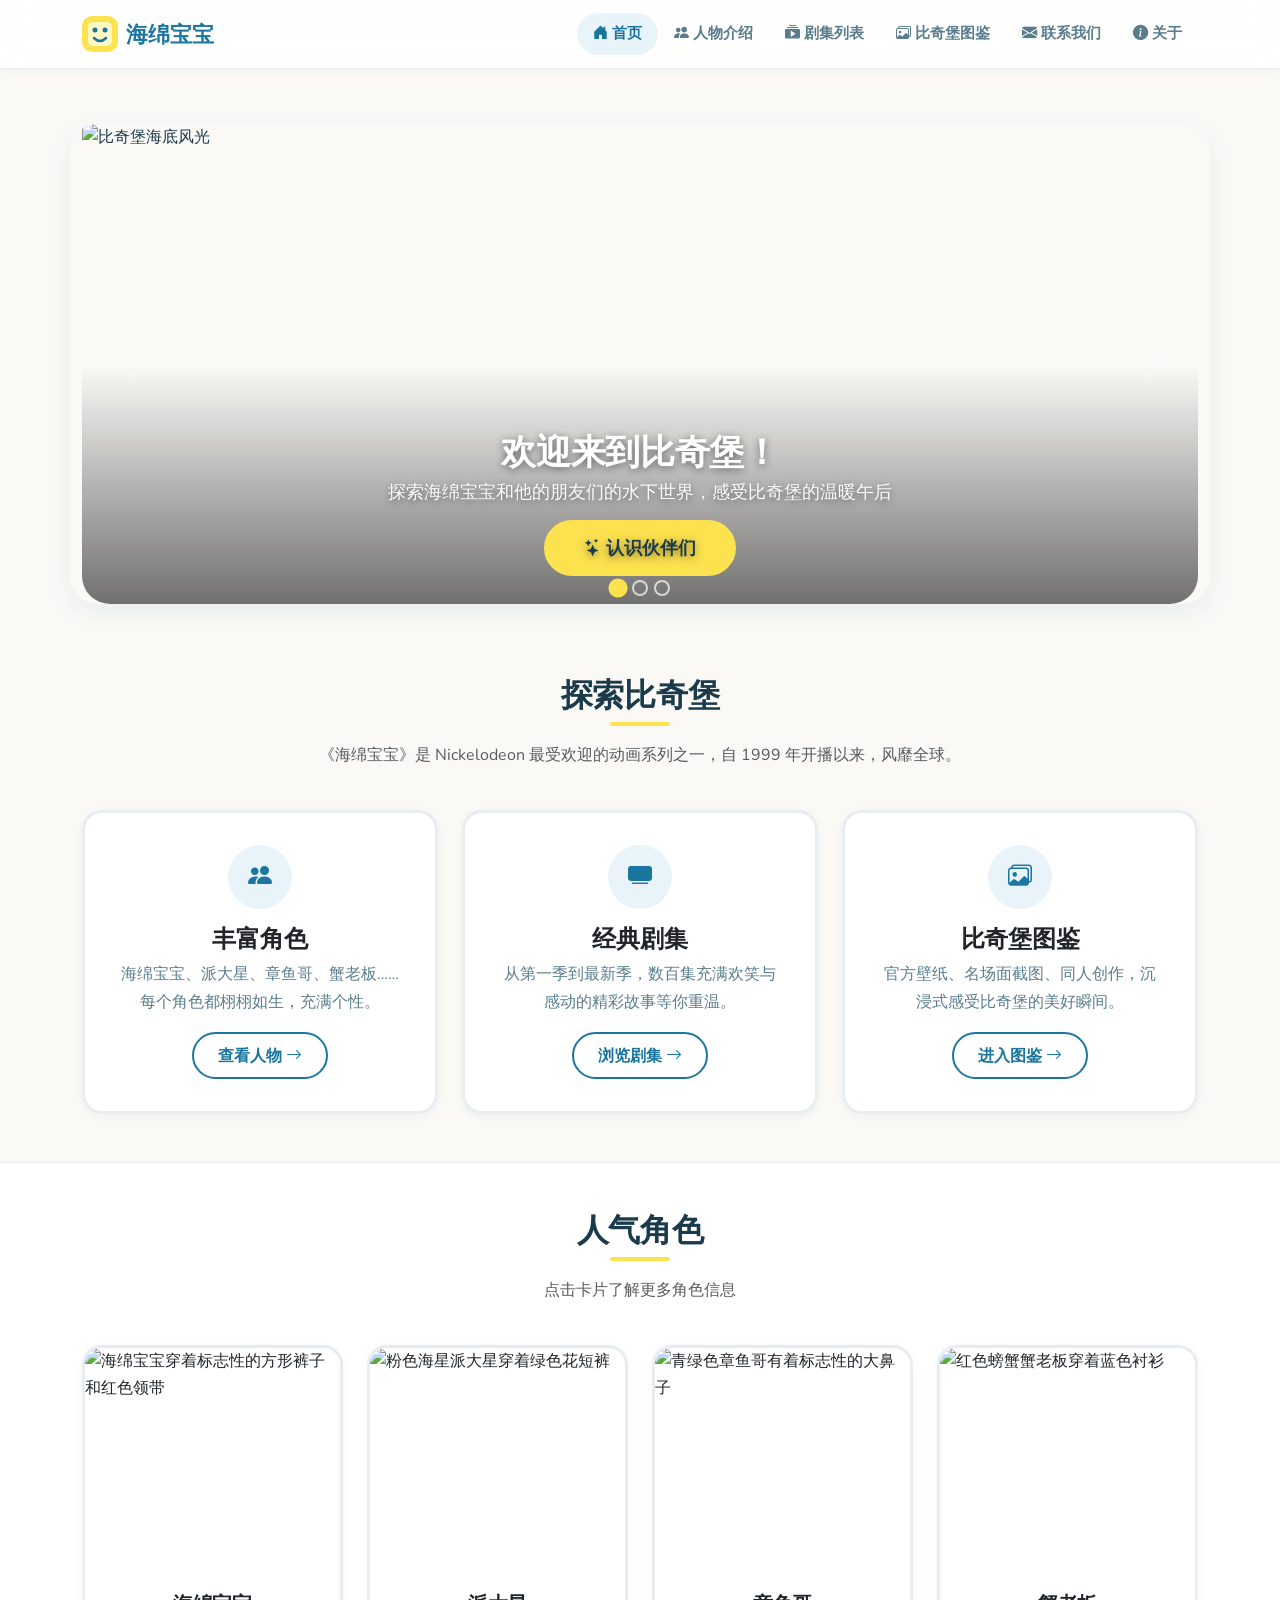
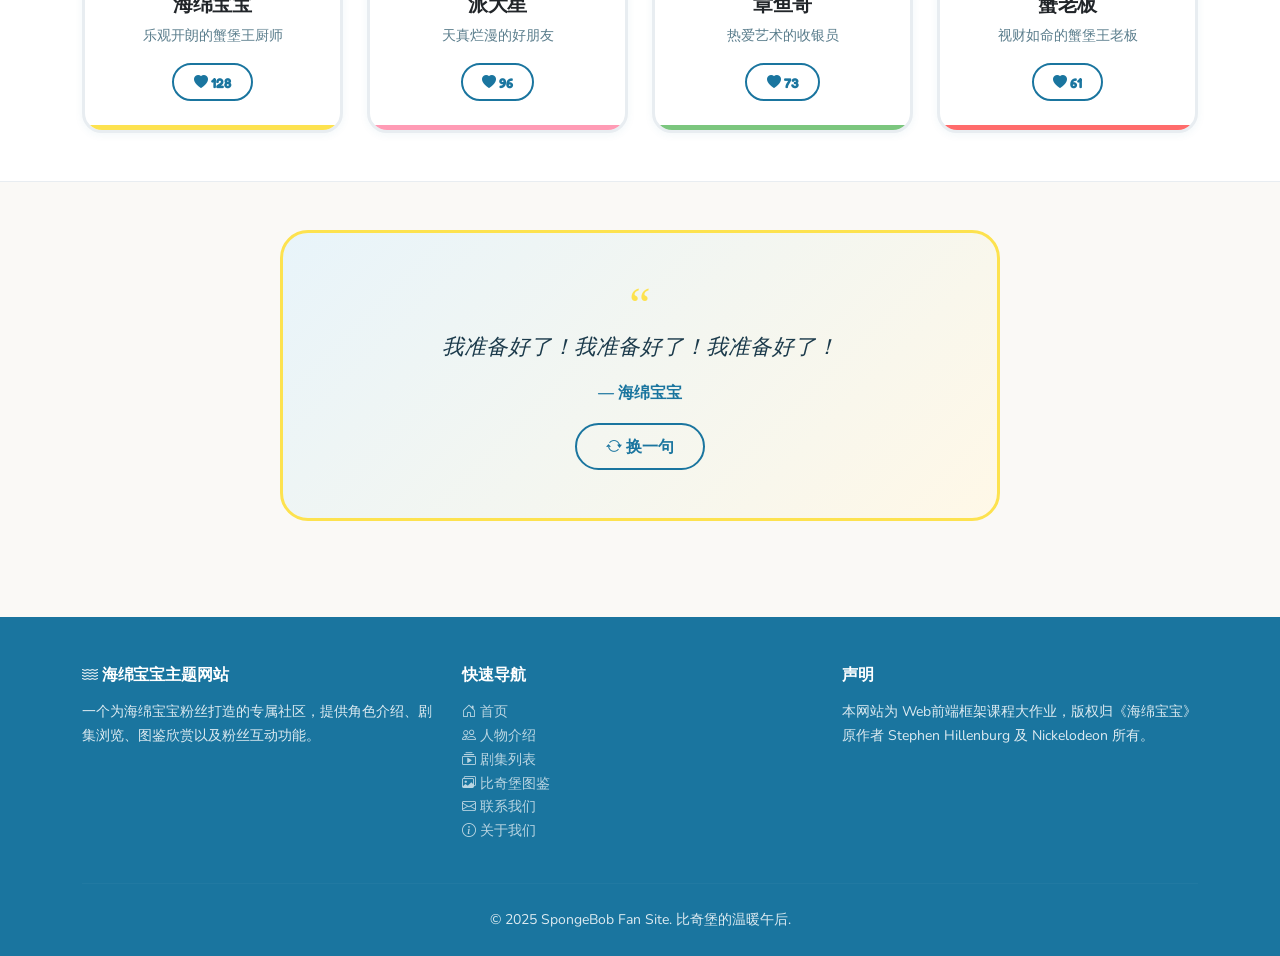
==== index.html @ 5680fe1d "firt commit" ====
<!DOCTYPE html>
<html lang="zh-CN">
<head>
  <meta charset="UTF-8">
  <meta name="viewport" content="width=device-width, initial-scale=1.0">
  <title>海绵宝宝主题网站 - 首页</title>
  <meta name="description" content="海绵宝宝粉丝专属网站，提供角色介绍、剧集浏览和图鉴欣赏。欢迎来到比奇堡！">
  <link href="https://cdn.jsdelivr.net/npm/bootstrap@5.3.3/dist/css/bootstrap.min.css" rel="stylesheet">
  <link href="https://cdn.jsdelivr.net/npm/bootstrap-icons@1.11.3/font/bootstrap-icons.css" rel="stylesheet">
  <link href="https://fonts.googleapis.com/css2?family=Fredoka:wght@400;500;600;700&family=Nunito:wght@300;400;500;600;700;800&display=swap" rel="stylesheet">
  <link rel="stylesheet" href="css/style.css">
</head>
<body>

  <a href="#mainContent" class="skip-link">跳到主要内容</a>

  <!-- ========== 导航栏 ========== -->
  <nav class="navbar navbar-expand-lg navbar-light fixed-top" aria-label="主导航">
    <div class="container">
      <a class="navbar-brand" href="index.html">
        <svg class="brand-icon" viewBox="0 0 36 36" fill="none" aria-hidden="true">
          <rect width="36" height="36" rx="10" fill="#FDE24F"/>
          <rect x="6" y="6" width="24" height="24" rx="5" fill="#FFF8C4"/>
          <circle cx="13" cy="14" r="2.5" fill="#1A759F"/>
          <circle cx="23" cy="14" r="2.5" fill="#1A759F"/>
          <path d="M12 22 Q18 28 24 22" stroke="#1A759F" stroke-width="2.5" fill="none" stroke-linecap="round"/>
        </svg>
        海绵宝宝
      </a>
      <button class="navbar-toggler" type="button" data-bs-toggle="collapse" data-bs-target="#mainNav"
              aria-controls="mainNav" aria-expanded="false" aria-label="切换导航菜单">
        <span class="navbar-toggler-icon"></span>
      </button>
      <div class="collapse navbar-collapse" id="mainNav">
        <ul class="navbar-nav ms-auto">
          <li class="nav-item"><a class="nav-link active" href="index.html" aria-current="page"><i class="bi bi-house-door-fill" aria-hidden="true"></i> 首页</a></li>
          <li class="nav-item"><a class="nav-link" href="characters.html"><i class="bi bi-people-fill" aria-hidden="true"></i> 人物介绍</a></li>
          <li class="nav-item"><a class="nav-link" href="episodes.html"><i class="bi bi-collection-play-fill" aria-hidden="true"></i> 剧集列表</a></li>
          <li class="nav-item"><a class="nav-link" href="gallery.html"><i class="bi bi-images" aria-hidden="true"></i> 比奇堡图鉴</a></li>
          <li class="nav-item"><a class="nav-link" href="contact.html"><i class="bi bi-envelope-fill" aria-hidden="true"></i> 联系我们</a></li>
          <li class="nav-item"><a class="nav-link" href="about.html"><i class="bi bi-info-circle-fill" aria-hidden="true"></i> 关于</a></li>
        </ul>
      </div>
    </div>
  </nav>

  <main id="mainContent" style="padding-top: 76px;">

    <!-- ========== 轮播 ========== -->
    <section aria-label="精选轮播" class="pt-4 pt-md-5 pb-3 pb-md-4">
      <div id="heroCarousel" class="carousel slide carousel-fade container" data-bs-ride="carousel">
        <div class="carousel-indicators">
          <button data-bs-target="#heroCarousel" data-bs-slide-to="0" class="active" aria-current="true" aria-label="幻灯片 1"></button>
          <button data-bs-target="#heroCarousel" data-bs-slide-to="1" aria-label="幻灯片 2"></button>
          <button data-bs-target="#heroCarousel" data-bs-slide-to="2" aria-label="幻灯片 3"></button>
        </div>
        <div class="carousel-inner">
          <div class="carousel-item active">
            <img src="https://placehold.co/1920x600/1A759F/FDE24F?text=Welcome+to+Bikini+Bottom" class="d-block w-100" alt="比奇堡海底风光">
            <div class="carousel-caption">
              <h2>欢迎来到比奇堡！</h2>
              <p>探索海绵宝宝和他的朋友们的水下世界，感受比奇堡的温暖午后</p>
              <a href="characters.html" class="btn btn-warning btn-lg fw-bold"><i class="bi bi-stars" aria-hidden="true"></i> 认识伙伴们</a>
            </div>
          </div>
          <div class="carousel-item">
            <img src="https://placehold.co/1920x600/135D7F/FDE24F?text=Meet+the+Crew" class="d-block w-100" alt="海绵宝宝和他的好朋友们">
            <div class="carousel-caption">
              <h2>个性的角色们</h2>
              <p>海绵宝宝、派大星、章鱼哥……每个角色都有独特的魅力和故事</p>
              <a href="characters.html" class="btn btn-warning btn-lg fw-bold"><i class="bi bi-eye-fill" aria-hidden="true"></i> 了解更多</a>
            </div>
          </div>
          <div class="carousel-item">
            <img src="https://placehold.co/1920x600/0D4A63/FDE24F?text=Classic+Episodes" class="d-block w-100" alt="经典剧集合集">
            <div class="carousel-caption">
              <h2>经典剧集回顾</h2>
              <p>数百集充满欢笑与感动的精彩故事，等你来发现</p>
              <a href="episodes.html" class="btn btn-warning btn-lg fw-bold"><i class="bi bi-tv-fill" aria-hidden="true"></i> 浏览剧集</a>
            </div>
          </div>
        </div>
        <button class="carousel-control-prev" type="button" data-bs-target="#heroCarousel" data-bs-slide="prev" aria-label="上一张">
          <span class="carousel-control-prev-icon" aria-hidden="true"></span>
        </button>
        <button class="carousel-control-next" type="button" data-bs-target="#heroCarousel" data-bs-slide="next" aria-label="下一张">
          <span class="carousel-control-next-icon" aria-hidden="true"></span>
        </button>
      </div>
    </section>

    <!-- ========== 特色介绍区 ========== -->
    <section class="container py-5" aria-labelledby="featuresTitle">
      <div class="section-title">
        <h3 id="featuresTitle">探索比奇堡</h3>
        <p class="text-muted mt-2">《海绵宝宝》是 Nickelodeon 最受欢迎的动画系列之一，自 1999 年开播以来，风靡全球。</p>
      </div>
      <div class="row g-4">
        <div class="col-md-4">
          <article class="card feature-card h-100">
            <div class="card-body">
              <div class="feature-icon" aria-hidden="true">
                <i class="bi bi-people-fill fs-4"></i>
              </div>
              <h4 class="card-title">丰富角色</h4>
              <p class="card-text">海绵宝宝、派大星、章鱼哥、蟹老板……每个角色都栩栩如生，充满个性。</p>
              <a href="characters.html" class="btn btn-outline-primary rounded-pill px-4">查看人物 <i class="bi bi-arrow-right" aria-hidden="true"></i></a>
            </div>
          </article>
        </div>
        <div class="col-md-4">
          <article class="card feature-card h-100">
            <div class="card-body">
              <div class="feature-icon" aria-hidden="true">
                <i class="bi bi-tv-fill fs-4"></i>
              </div>
              <h4 class="card-title">经典剧集</h4>
              <p class="card-text">从第一季到最新季，数百集充满欢笑与感动的精彩故事等你重温。</p>
              <a href="episodes.html" class="btn btn-outline-primary rounded-pill px-4">浏览剧集 <i class="bi bi-arrow-right" aria-hidden="true"></i></a>
            </div>
          </article>
        </div>
        <div class="col-md-4">
          <article class="card feature-card h-100">
            <div class="card-body">
              <div class="feature-icon" aria-hidden="true">
                <i class="bi bi-images fs-4"></i>
              </div>
              <h4 class="card-title">比奇堡图鉴</h4>
              <p class="card-text">官方壁纸、名场面截图、同人创作，沉浸式感受比奇堡的美好瞬间。</p>
              <a href="gallery.html" class="btn btn-outline-primary rounded-pill px-4">进入图鉴 <i class="bi bi-arrow-right" aria-hidden="true"></i></a>
            </div>
          </article>
        </div>
      </div>
    </section>

    <!-- ========== 热门角色预览区 ========== -->
    <section class="section-alt" aria-labelledby="popularCharacters">
    <div class="container py-5">
      <div class="section-title">
        <h3 id="popularCharacters">人气角色</h3>
        <p class="text-muted mt-2">点击卡片了解更多角色信息</p>
      </div>
      <div class="row g-4">
        <div class="col-6 col-md-3">
          <article class="card character-card h-100" tabindex="0" aria-label="海绵宝宝 — 乐观开朗的蟹堡王厨师"
                   onclick="location.href='characters.html'">
            <img src="https://placehold.co/400x400/FDE24F/1A759F?text=SpongeBob" class="card-img-top" alt="海绵宝宝穿着标志性的方形裤子和红色领带">
            <div class="card-body text-center">
              <h5 class="card-title">海绵宝宝</h5>
              <p class="card-text small">乐观开朗的蟹堡王厨师</p>
              <button class="btn btn-sm btn-outline-primary rounded-pill" data-like-btn>
                <i class="bi bi-heart-fill" aria-hidden="true"></i> <span data-like-count>128</span>
              </button>
            </div>
            <div class="character-color-bar" style="background:var(--pineapple-yellow);"></div>
          </article>
        </div>
        <div class="col-6 col-md-3">
          <article class="card character-card h-100" tabindex="0" aria-label="派大星 — 天真烂漫的好朋友"
                   onclick="location.href='characters.html'">
            <img src="https://placehold.co/400x400/FF9BB5/ffffff?text=Patrick" class="card-img-top" alt="粉色海星派大星穿着绿色花短裤">
            <div class="card-body text-center">
              <h5 class="card-title">派大星</h5>
              <p class="card-text small">天真烂漫的好朋友</p>
              <button class="btn btn-sm btn-outline-primary rounded-pill" data-like-btn>
                <i class="bi bi-heart-fill" aria-hidden="true"></i> <span data-like-count>96</span>
              </button>
            </div>
            <div class="character-color-bar" style="background:#FF9BB5;"></div>
          </article>
        </div>
        <div class="col-6 col-md-3">
          <article class="card character-card h-100" tabindex="0" aria-label="章鱼哥 — 热爱艺术的收银员"
                   onclick="location.href='characters.html'">
            <img src="https://placehold.co/400x400/7BC67E/ffffff?text=Squidward" class="card-img-top" alt="青绿色章鱼哥有着标志性的大鼻子">
            <div class="card-body text-center">
              <h5 class="card-title">章鱼哥</h5>
              <p class="card-text small">热爱艺术的收银员</p>
              <button class="btn btn-sm btn-outline-primary rounded-pill" data-like-btn>
                <i class="bi bi-heart-fill" aria-hidden="true"></i> <span data-like-count>73</span>
              </button>
            </div>
            <div class="character-color-bar" style="background:#7BC67E;"></div>
          </article>
        </div>
        <div class="col-6 col-md-3">
          <article class="card character-card h-100" tabindex="0" aria-label="蟹老板 — 视财如命的蟹堡王老板"
                   onclick="location.href='characters.html'">
            <img src="https://placehold.co/400x400/FF6B6B/ffffff?text=Mr+Krabs" class="card-img-top" alt="红色螃蟹蟹老板穿着蓝色衬衫">
            <div class="card-body text-center">
              <h5 class="card-title">蟹老板</h5>
              <p class="card-text small">视财如命的蟹堡王老板</p>
              <button class="btn btn-sm btn-outline-primary rounded-pill" data-like-btn>
                <i class="bi bi-heart-fill" aria-hidden="true"></i> <span data-like-count>61</span>
              </button>
            </div>
            <div class="character-color-bar" style="background:#FF6B6B;"></div>
          </article>
        </div>
      </div>
      </div>
    </section>

    <!-- ========== 每日一言模块 ========== -->
    <section class="container py-5" aria-labelledby="dailyQuoteTitle">
      <div class="daily-quote-card p-4 p-md-5 text-center mx-auto" style="max-width: 720px;">
        <div class="quote-mark" aria-hidden="true">&ldquo;</div>
        <p class="quote-text mb-3" id="quoteText" style="transition: opacity 0.2s ease-out;">我准备好了！我准备好了！我准备好了！</p>
        <p class="fw-bold mb-3" id="quoteFrom" style="color:var(--ocean-blue); transition: opacity 0.2s ease-out;">— 海绵宝宝</p>
        <button id="refreshQuoteBtn" class="btn btn-outline-primary rounded-pill">
          <i class="bi bi-arrow-repeat" aria-hidden="true"></i> 换一句
        </button>
      </div>
    </section>

  </main>

  <!-- ========== 页脚 ========== -->
  <footer class="footer pt-5 pb-4 mt-5" aria-label="页脚导航">
    <div class="container">
      <div class="row g-4">
        <div class="col-md-4">
          <h6><i class="bi bi-water" aria-hidden="true"></i> 海绵宝宝主题网站</h6>
          <p class="small">一个为海绵宝宝粉丝打造的专属社区，提供角色介绍、剧集浏览、图鉴欣赏以及粉丝互动功能。</p>
        </div>
        <div class="col-md-4">
          <h6>快速导航</h6>
          <ul class="list-unstyled small">
            <li><a href="index.html"><i class="bi bi-house-door" aria-hidden="true"></i> 首页</a></li>
            <li><a href="characters.html"><i class="bi bi-people" aria-hidden="true"></i> 人物介绍</a></li>
            <li><a href="episodes.html"><i class="bi bi-collection-play" aria-hidden="true"></i> 剧集列表</a></li>
            <li><a href="gallery.html"><i class="bi bi-images" aria-hidden="true"></i> 比奇堡图鉴</a></li>
            <li><a href="contact.html"><i class="bi bi-envelope" aria-hidden="true"></i> 联系我们</a></li>
            <li><a href="about.html"><i class="bi bi-info-circle" aria-hidden="true"></i> 关于我们</a></li>
          </ul>
        </div>
        <div class="col-md-4">
          <h6>声明</h6>
          <p class="small">本网站为 Web前端框架课程大作业，版权归《海绵宝宝》原作者 Stephen Hillenburg 及 Nickelodeon 所有。</p>
        </div>
      </div>
      <hr class="my-4">
      <p class="text-center small mb-0">&copy; 2025 SpongeBob Fan Site. 比奇堡的温暖午后.</p>
    </div>
  </footer>

  <script src="https://cdn.jsdelivr.net/npm/bootstrap@5.3.3/dist/js/bootstrap.bundle.min.js"></script>
  <script src="js/main.js"></script>
</body>
</html>
---- css/style.css ----
/* ============================================================
   SpongeBob Fan Site — 设计系统
   配色: Ocean Blue #1A759F | Pineapple Yellow #FDE24F
         Sand White #FAF9F6   | Coral Pink #FF8C61
   风格: Claymorphism (软 3D, 大圆角, 双阴影)
   ============================================================ */

/* ---------- CSS 自定义属性 ---------- */
:root {
  --ocean-blue: #1A759F;
  --ocean-blue-dark: #135D7F;
  --ocean-blue-light: #E8F4FA;
  --pineapple-yellow: #FDE24F;
  --pineapple-yellow-dark: #F5D000;
  --sand-white: #FAF9F6;
  --coral-pink: #FF8C61;
  --coral-pink-light: #FFF0EA;
  --text-primary: #1B3A4B;
  --text-secondary: #5A7D8C;
  --text-muted: #8BA0AA;
  --card-bg: #FFFFFF;
  --border-soft: #E8EDF1;
  --shadow-sm: 0 2px 8px rgba(26, 117, 159, 0.06);
  --shadow-md: 0 8px 24px rgba(26, 117, 159, 0.08);
  --shadow-lg: 0 16px 40px rgba(26, 117, 159, 0.10);
  --shadow-inner: inset 0 1px 0 rgba(255, 255, 255, 0.7);
  --radius-sm: 12px;
  --radius-md: 20px;
  --radius-lg: 28px;
  --radius-pill: 50px;
}

/* ---------- 全局重置 ---------- */
*,
*::before,
*::after {
  box-sizing: border-box;
}

html {
  scroll-behavior: smooth;
  scroll-padding-top: 80px;
}

body {
  font-family: 'Nunito', 'Comic Neue', sans-serif;
  background-color: var(--sand-white);
  color: var(--text-primary);
  line-height: 1.7;
  -webkit-font-smoothing: antialiased;
}

h1, h2, h3, h4, h5, h6,
.h1, .h2, .h3, .h4, .h5, .h6 {
  font-family: 'Fredoka', 'Comic Neue', sans-serif;
  font-weight: 700;
  letter-spacing: -0.01em;
  color: var(--text-primary);
}

a {
  color: var(--ocean-blue);
  transition: color 0.2s ease-out;
}
a:hover {
  color: var(--ocean-blue-dark);
}

/* ---------- 跳过导航（无障碍） ---------- */
.skip-link {
  position: absolute;
  top: -100px;
  left: 16px;
  z-index: 9999;
  background: var(--ocean-blue);
  color: #fff;
  padding: 8px 20px;
  border-radius: 0 0 var(--radius-sm) var(--radius-sm);
  font-weight: 600;
  text-decoration: none;
  transition: top 0.2s ease-out;
}
.skip-link:focus {
  top: 0;
  color: #fff;
  outline: 3px solid var(--coral-pink);
  outline-offset: 2px;
}

/* ---------- 导航栏 ---------- */
.navbar {
  background: rgba(255, 255, 255, 0.85) !important;
  backdrop-filter: blur(12px);
  -webkit-backdrop-filter: blur(12px);
  box-shadow: 0 1px 0 var(--border-soft), var(--shadow-sm);
  padding-top: 0.5rem;
  padding-bottom: 0.5rem;
  min-height: 68px;
}

.navbar-brand {
  font-family: 'Fredoka', sans-serif;
  font-weight: 700;
  font-size: 1.35rem;
  color: var(--ocean-blue) !important;
  display: flex;
  align-items: center;
  gap: 8px;
}

.brand-icon {
  width: 36px;
  height: 36px;
}

.navbar-light .navbar-nav .nav-link {
  color: var(--text-secondary);
  font-weight: 600;
  font-size: 0.95rem;
  padding: 0.5rem 1rem;
  border-radius: var(--radius-pill);
  transition: all 0.2s ease-out;
}

.navbar-light .navbar-nav .nav-link:hover,
.navbar-light .navbar-nav .nav-link:focus-visible {
  color: var(--ocean-blue);
  background: var(--ocean-blue-light);
}

.navbar-light .navbar-nav .nav-link.active {
  color: var(--ocean-blue) !important;
  background: var(--ocean-blue-light);
  font-weight: 700;
}

.navbar-toggler {
  border: 2px solid var(--border-soft);
  border-radius: var(--radius-sm);
  padding: 6px 10px;
}
.navbar-toggler:focus {
  box-shadow: 0 0 0 3px rgba(26, 117, 159, 0.25);
  outline: none;
}

/* ---------- 按钮 ---------- */
.btn {
  border-radius: var(--radius-pill);
  padding: 0.6rem 1.8rem;
  font-weight: 700;
  font-family: 'Fredoka', sans-serif;
  transition: all 0.2s ease-out;
  border: 2px solid transparent;
}

.btn:hover {
  transform: translateY(-2px);
}

.btn:active {
  transform: translateY(0);
}

.btn-primary {
  background: var(--ocean-blue);
  border-color: var(--ocean-blue);
}
.btn-primary:hover,
.btn-primary:focus-visible {
  background: var(--ocean-blue-dark);
  border-color: var(--ocean-blue-dark);
  box-shadow: 0 6px 20px rgba(26, 117, 159, 0.3);
}

.btn-warning {
  background: var(--pineapple-yellow);
  border-color: var(--pineapple-yellow);
  color: var(--text-primary);
}
.btn-warning:hover,
.btn-warning:focus-visible {
  background: var(--pineapple-yellow-dark);
  border-color: var(--pineapple-yellow-dark);
  box-shadow: 0 6px 20px rgba(253, 226, 79, 0.5);
  color: var(--text-primary);
}

.btn-outline-primary {
  border-color: var(--ocean-blue);
  color: var(--ocean-blue);
}
.btn-outline-primary:hover {
  background: var(--ocean-blue);
  border-color: var(--ocean-blue);
}

.btn-lg {
  padding: 0.8rem 2.4rem;
  font-size: 1.1rem;
}

.btn-sm {
  padding: 0.4rem 1.2rem;
}

/* ---------- 轮播 ---------- */
.carousel {
  border-radius: var(--radius-lg);
  overflow: hidden;
  box-shadow: var(--shadow-md);
}

.carousel-item img {
  object-fit: cover;
  height: 480px;
}

.carousel-caption {
  background: linear-gradient(0deg, rgba(0,0,0,0.55) 0%, transparent 100%);
  border-radius: 0 0 var(--radius-lg) var(--radius-lg);
  padding: 4rem 2rem 1.75rem;
  left: 0;
  right: 0;
  bottom: 0;
  text-shadow: 0 2px 8px rgba(0,0,0,0.5);
}

.carousel-caption h2 {
  font-size: 2.2rem;
  margin-bottom: 0.35rem;
  color: #fff;
}

.carousel-caption p {
  font-size: 1.1rem;
  margin-bottom: 0.5rem;
  opacity: 0.95;
}

.carousel-caption .btn {
  margin-top: 0.25rem;
}

.carousel-control-prev,
.carousel-control-next {
  width: 10%;
}

.carousel-indicators {
  margin-bottom: 0.5rem;
}

.carousel-indicators [data-bs-target] {
  width: 12px;
  height: 12px;
  border-radius: 50%;
  border: 2px solid #fff;
  background: transparent;
  opacity: 0.7;
  transition: all 0.2s ease-out;
}

.carousel-indicators .active {
  background: var(--pineapple-yellow);
  border-color: var(--pineapple-yellow);
  opacity: 1;
  transform: scale(1.2);
}

/* ---------- Claymorphism 卡片 ---------- */
.card {
  border: 3px solid var(--border-soft);
  border-radius: var(--radius-md);
  background: var(--card-bg);
  box-shadow: var(--shadow-inner), var(--shadow-sm);
  transition: all 0.25s ease-out;
  overflow: hidden;
}

.card:hover {
  transform: translateY(-6px);
  box-shadow: var(--shadow-inner), var(--shadow-md);
  border-color: var(--ocean-blue-light);
}

.card-body {
  padding: 1.5rem;
}

.card-title {
  font-family: 'Fredoka', sans-serif;
  font-weight: 700;
}

.card-text {
  color: var(--text-secondary);
}

/* 特色卡片 */
.feature-card {
  text-align: center;
  padding: 0.5rem;
}

.feature-icon {
  width: 64px;
  height: 64px;
  display: flex;
  align-items: center;
  justify-content: center;
  margin: 0 auto 1rem;
  background: var(--ocean-blue-light);
  border-radius: 50%;
  color: var(--ocean-blue);
  transition: all 0.25s ease-out;
}

.feature-card:hover .feature-icon {
  background: var(--ocean-blue);
  color: #fff;
  transform: scale(1.1);
}

/* 角色卡片 */
.character-card {
  cursor: pointer;
}

.character-card .card-img-top {
  height: 220px;
  object-fit: cover;
  transition: transform 0.3s ease-out;
}

.character-card:hover .card-img-top {
  transform: scale(1.05);
}

.character-color-bar {
  height: 5px;
  width: 100%;
}

/* ---------- 面包屑 ---------- */
.breadcrumb {
  --bs-breadcrumb-divider-color: var(--text-muted);
}

.breadcrumb-item a {
  color: var(--ocean-blue);
  text-decoration: none;
  font-weight: 600;
}

.breadcrumb-item.active {
  color: var(--text-muted);
}

/* ---------- 分页 ---------- */
.pagination .page-link {
  border-radius: var(--radius-sm);
  margin: 0 3px;
  border: 2px solid var(--border-soft);
  color: var(--ocean-blue);
  font-weight: 600;
  transition: all 0.2s ease-out;
  cursor: pointer;
}

.pagination .page-link:hover {
  background: var(--ocean-blue-light);
  border-color: var(--ocean-blue);
}

.pagination .active .page-link {
  background: var(--pineapple-yellow);
  border-color: var(--pineapple-yellow);
  color: var(--text-primary);
}

.pagination .disabled .page-link {
  color: var(--text-muted);
  pointer-events: none;
  opacity: 0.5;
}

.pagination .disabled span.page-link {
  border-color: transparent;
  background: transparent;
  cursor: default;
}

/* ---------- 剧集卡片 ---------- */
.episode-card {
  border: 2px solid var(--border-soft) !important;
  border-radius: var(--radius-md) !important;
  background: var(--card-bg);
  box-shadow: var(--shadow-sm);
  transition: all 0.2s ease-out;
  cursor: pointer;
  overflow: visible !important;
}

.episode-card:hover {
  transform: translateY(-3px);
  box-shadow: var(--shadow-md);
  border-color: var(--ocean-blue-light) !important;
}

.episode-card .episode-number {
  font-family: 'Fredoka', sans-serif;
  font-size: 0.8rem;
  font-weight: 700;
  color: var(--ocean-blue);
  background: var(--ocean-blue-light);
  padding: 2px 10px;
  border-radius: var(--radius-pill);
  display: inline-block;
  margin-bottom: 0.5rem;
}

.episode-card .episode-title {
  font-family: 'Fredoka', sans-serif;
  font-weight: 600;
  font-size: 0.95rem;
  color: var(--text-primary);
  margin-bottom: 0.35rem;
  line-height: 1.35;
}

.episode-card .episode-desc {
  font-size: 0.8rem;
  color: var(--text-secondary);
  line-height: 1.5;
  margin-bottom: 0;
}

/* ---------- 手风琴 ---------- */
.accordion-item {
  border: 2px solid var(--border-soft);
  border-radius: var(--radius-md) !important;
  margin-bottom: 0.75rem;
  overflow: hidden;
}

.accordion-button {
  font-family: 'Fredoka', sans-serif;
  font-weight: 600;
  font-size: 1.05rem;
  color: var(--text-primary);
  background: var(--card-bg);
  border-radius: var(--radius-md) !important;
  transition: all 0.2s ease-out;
}

.accordion-button:not(.collapsed) {
  color: var(--ocean-blue);
  background: var(--ocean-blue-light);
  box-shadow: none;
}

.accordion-button:focus {
  box-shadow: 0 0 0 3px rgba(26, 117, 159, 0.2);
  border-color: var(--ocean-blue);
}

/* ---------- 标签页 ---------- */
.nav-tabs {
  border-bottom: 2px solid var(--border-soft);
  gap: 4px;
}

.nav-tabs .nav-link {
  border: 2px solid transparent;
  border-radius: var(--radius-sm) var(--radius-sm) 0 0;
  color: var(--text-secondary);
  font-weight: 600;
  font-size: 0.9rem;
  padding: 0.6rem 1.2rem;
  transition: all 0.2s ease-out;
}

.nav-tabs .nav-link:hover {
  color: var(--ocean-blue);
  border-color: transparent;
  background: var(--ocean-blue-light);
}

.nav-tabs .nav-link.active {
  color: var(--ocean-blue);
  background: var(--card-bg);
  border-color: var(--border-soft);
  border-bottom-color: var(--card-bg);
}

/* ---------- 表单 ---------- */
.form-floating > .form-control {
  border-radius: var(--radius-md);
  border: 2px solid var(--border-soft);
  background: var(--card-bg);
  font-size: 1rem;
  transition: all 0.25s ease-out;
}

.form-floating > .form-control:focus {
  border-color: var(--ocean-blue);
  box-shadow: 0 0 0 4px rgba(26, 117, 159, 0.1), 0 0 20px rgba(26, 117, 159, 0.08);
  background: #fff;
}

.form-floating > label {
  color: var(--text-muted);
  padding-left: 1.2rem;
}

.form-floating > .form-control:focus ~ label,
.form-floating > .form-control:not(:placeholder-shown) ~ label {
  color: var(--ocean-blue);
}

textarea.form-control {
  min-height: 140px;
}

/* 搜索输入框 */
.input-group .form-control {
  border-radius: var(--radius-pill) 0 0 var(--radius-pill);
  border: 2px solid var(--border-soft);
  border-right: none;
  padding-left: 1.2rem;
}

.rounded-pill.form-control:focus {
  border-color: var(--ocean-blue);
  box-shadow: 0 0 0 4px rgba(26, 117, 159, 0.1), 0 0 20px rgba(26, 117, 159, 0.08);
}

.input-group .btn {
  border-radius: 0 var(--radius-pill) var(--radius-pill) 0;
  padding: 0.6rem 1.4rem;
}

.input-group .form-control:focus {
  border-color: var(--ocean-blue);
  box-shadow: none;
}

/* ---------- 列表组 ---------- */
.list-group-item {
  border: none;
  border-bottom: 1px solid var(--border-soft);
  padding: 1.2rem 1.5rem;
  background: transparent;
}

.list-group-flush .list-group-item:last-child {
  border-bottom: none;
}

/* ---------- 下拉菜单 ---------- */
.dropdown-menu {
  border: 2px solid var(--border-soft);
  border-radius: var(--radius-md);
  box-shadow: var(--shadow-md);
  padding: 0.5rem;
}

.dropdown-item {
  border-radius: var(--radius-sm);
  font-weight: 600;
  padding: 0.5rem 1rem;
  transition: all 0.15s ease-out;
}

.dropdown-item:hover,
.dropdown-item:focus-visible {
  background: var(--ocean-blue-light);
  color: var(--ocean-blue);
}

/* ---------- 每日一言 ---------- */
.daily-quote-card {
  background: linear-gradient(135deg, var(--ocean-blue-light) 0%, #FFF8E7 100%);
  border: 3px solid var(--pineapple-yellow);
  border-radius: var(--radius-lg);
}

.quote-text {
  font-family: 'Fredoka', sans-serif;
  font-size: 1.35rem;
  font-weight: 500;
  color: var(--text-primary);
  line-height: 1.6;
  font-style: italic;
}

.quote-mark {
  font-size: 3rem;
  color: var(--pineapple-yellow);
  line-height: 1;
  font-family: serif;
}

/* ---------- 时间线 ---------- */
.timeline {
  position: relative;
  padding-left: 2rem;
}

.timeline::before {
  content: '';
  position: absolute;
  left: 8px;
  top: 8px;
  bottom: 8px;
  width: 4px;
  background: var(--ocean-blue-light);
  border-radius: 2px;
}

.timeline-item {
  position: relative;
  margin-bottom: 2rem;
}

.timeline-item::before {
  content: '';
  position: absolute;
  left: -2rem;
  top: 8px;
  width: 20px;
  height: 20px;
  border-radius: 50%;
  background: var(--coral-pink);
  border: 4px solid var(--sand-white);
  box-shadow: 0 0 0 3px var(--coral-pink-light);
}

.timeline-year {
  font-family: 'Fredoka', sans-serif;
  font-weight: 700;
  font-size: 1.1rem;
  color: var(--ocean-blue);
}

/* ---------- 灯箱 ---------- */
.lightbox-overlay {
  position: fixed;
  inset: 0;
  z-index: 9999;
  background: rgba(0, 0, 0, 0.85);
  display: flex;
  align-items: center;
  justify-content: center;
  backdrop-filter: blur(6px);
  opacity: 0;
  visibility: hidden;
  transition: opacity 0.3s ease-out, visibility 0.3s ease-out;
}

.lightbox-overlay.active {
  opacity: 1;
  visibility: visible;
}

.lightbox-content {
  position: relative;
  max-width: 90vw;
  max-height: 90vh;
}

.lightbox-content img {
  max-width: 100%;
  max-height: 85vh;
  border-radius: var(--radius-md);
  box-shadow: var(--shadow-lg);
}

.lightbox-close {
  position: absolute;
  top: -20px;
  right: -20px;
  width: 48px;
  height: 48px;
  border-radius: 50%;
  background: #fff;
  border: 3px solid var(--border-soft);
  font-size: 1.5rem;
  cursor: pointer;
  display: flex;
  align-items: center;
  justify-content: center;
  transition: all 0.2s ease-out;
  color: var(--text-primary);
}

.lightbox-close:hover {
  background: var(--coral-pink);
  color: #fff;
  border-color: var(--coral-pink);
}

/* ---------- 返回顶部 ---------- */
.back-to-top {
  position: fixed;
  bottom: 28px;
  right: 28px;
  z-index: 1000;
  width: 48px;
  height: 48px;
  border-radius: 50%;
  background: var(--ocean-blue);
  color: #fff;
  border: 3px solid rgba(255,255,255,0.3);
  cursor: pointer;
  display: flex;
  align-items: center;
  justify-content: center;
  font-size: 1.3rem;
  opacity: 0;
  visibility: hidden;
  transform: translateY(12px);
  transition: all 0.25s ease-out;
  box-shadow: var(--shadow-md);
}

.back-to-top.visible {
  opacity: 1;
  visibility: visible;
  transform: translateY(0);
}

.back-to-top:hover {
  background: var(--ocean-blue-dark);
  transform: translateY(-4px);
  box-shadow: var(--shadow-lg);
}

/* ---------- 页脚 ---------- */
.footer {
  background: var(--ocean-blue);
  color: rgba(255, 255, 255, 0.85);
}

.footer h6 {
  color: #fff;
  font-family: 'Fredoka', sans-serif;
  font-weight: 700;
  margin-bottom: 1rem;
}

.footer a {
  color: rgba(255, 255, 255, 0.7);
  text-decoration: none;
  transition: color 0.2s ease-out;
}

.footer a:hover {
  color: var(--pineapple-yellow);
}

.footer hr {
  border-color: rgba(255, 255, 255, 0.12);
}

/* ---------- 图库卡片 ---------- */
.gallery-card {
  cursor: pointer;
}

.gallery-card .card-img-top {
  height: 200px;
  object-fit: cover;
  transition: transform 0.35s ease-out;
}

.gallery-card:hover .card-img-top {
  transform: scale(1.06);
}

.gallery-card .card-body {
  position: relative;
}

.gallery-card .card-img-overlay {
  background: linear-gradient(0deg, rgba(26,117,159,0.7) 0%, transparent 100%);
  border-radius: var(--radius-md);
  opacity: 0;
  transition: opacity 0.25s ease-out;
  display: flex;
  align-items: flex-end;
  padding: 1rem;
  pointer-events: none;
}

.gallery-card:hover .card-img-overlay {
  opacity: 1;
}

/* ---------- 按钮组 ---------- */
.btn-group .btn {
  padding: 0.5rem 1.4rem;
}

.btn-group .btn:first-child {
  border-radius: var(--radius-pill) 0 0 var(--radius-pill);
}

.btn-group .btn:last-child {
  border-radius: 0 var(--radius-pill) var(--radius-pill) 0;
}

/* ---------- 致敬卡片 ---------- */
.tribute-card {
  background: linear-gradient(135deg, var(--coral-pink-light) 0%, #FFF8E7 100%);
  border: 3px solid var(--coral-pink);
  border-radius: var(--radius-lg);
}

.tribute-card blockquote {
  font-family: 'Fredoka', sans-serif;
  font-size: 1.2rem;
  color: var(--text-primary);
}

/* ---------- 章节标题 ---------- */
.section-title {
  text-align: center;
  margin-bottom: 2.5rem;
}

.section-title h3 {
  font-size: 2rem;
  position: relative;
  display: inline-block;
  padding-bottom: 0.75rem;
}

.section-title h3::after {
  content: '';
  position: absolute;
  bottom: 0;
  left: 50%;
  transform: translateX(-50%);
  width: 60px;
  height: 4px;
  background: var(--pineapple-yellow);
  border-radius: 2px;
}

/* ---------- 分区交替背景 ---------- */
.section-alt {
  background: #fff;
  border-top: 1px solid var(--border-soft);
  border-bottom: 1px solid var(--border-soft);
}

/* ---------- 焦点样式（全局无障碍） ---------- */
:focus-visible {
  outline: 3px solid var(--ocean-blue);
  outline-offset: 2px;
  border-radius: 4px;
}

/* ---------- prefers-reduced-motion ---------- */
@media (prefers-reduced-motion: reduce) {
  *,
  *::before,
  *::after {
    animation-duration: 0.01ms !important;
    animation-iteration-count: 1 !important;
    transition-duration: 0.01ms !important;
    scroll-behavior: auto !important;
  }

  .card:hover {
    transform: none;
  }

  .btn:hover {
    transform: none;
  }

  .carousel-item {
    transition: none !important;
  }
}

/* ---------- 响应式 ---------- */
@media (max-width: 767.98px) {
  .carousel-item img {
    height: 280px;
  }

  .carousel-caption {
    padding: 2.5rem 1.25rem 1.25rem;
  }

  .carousel-caption h2 {
    font-size: 1.4rem;
  }

  .carousel-caption p {
    font-size: 0.85rem;
    margin-bottom: 0.25rem;
  }

  .carousel-caption .btn {
    padding: 0.5rem 1.2rem;
    font-size: 0.9rem;
  }

  .section-title h3 {
    font-size: 1.5rem;
  }

  .quote-text {
    font-size: 1.1rem;
  }

  .gallery-card .card-img-top {
    height: 160px;
  }

  section[class*="py-"] {
    padding-top: 2rem !important;
    padding-bottom: 2rem !important;
  }
}

@media (min-width: 768px) and (max-width: 1199.98px) {
  .carousel-item img {
    height: 380px;
  }

  .gallery-card .card-img-top {
    height: 180px;
  }
}
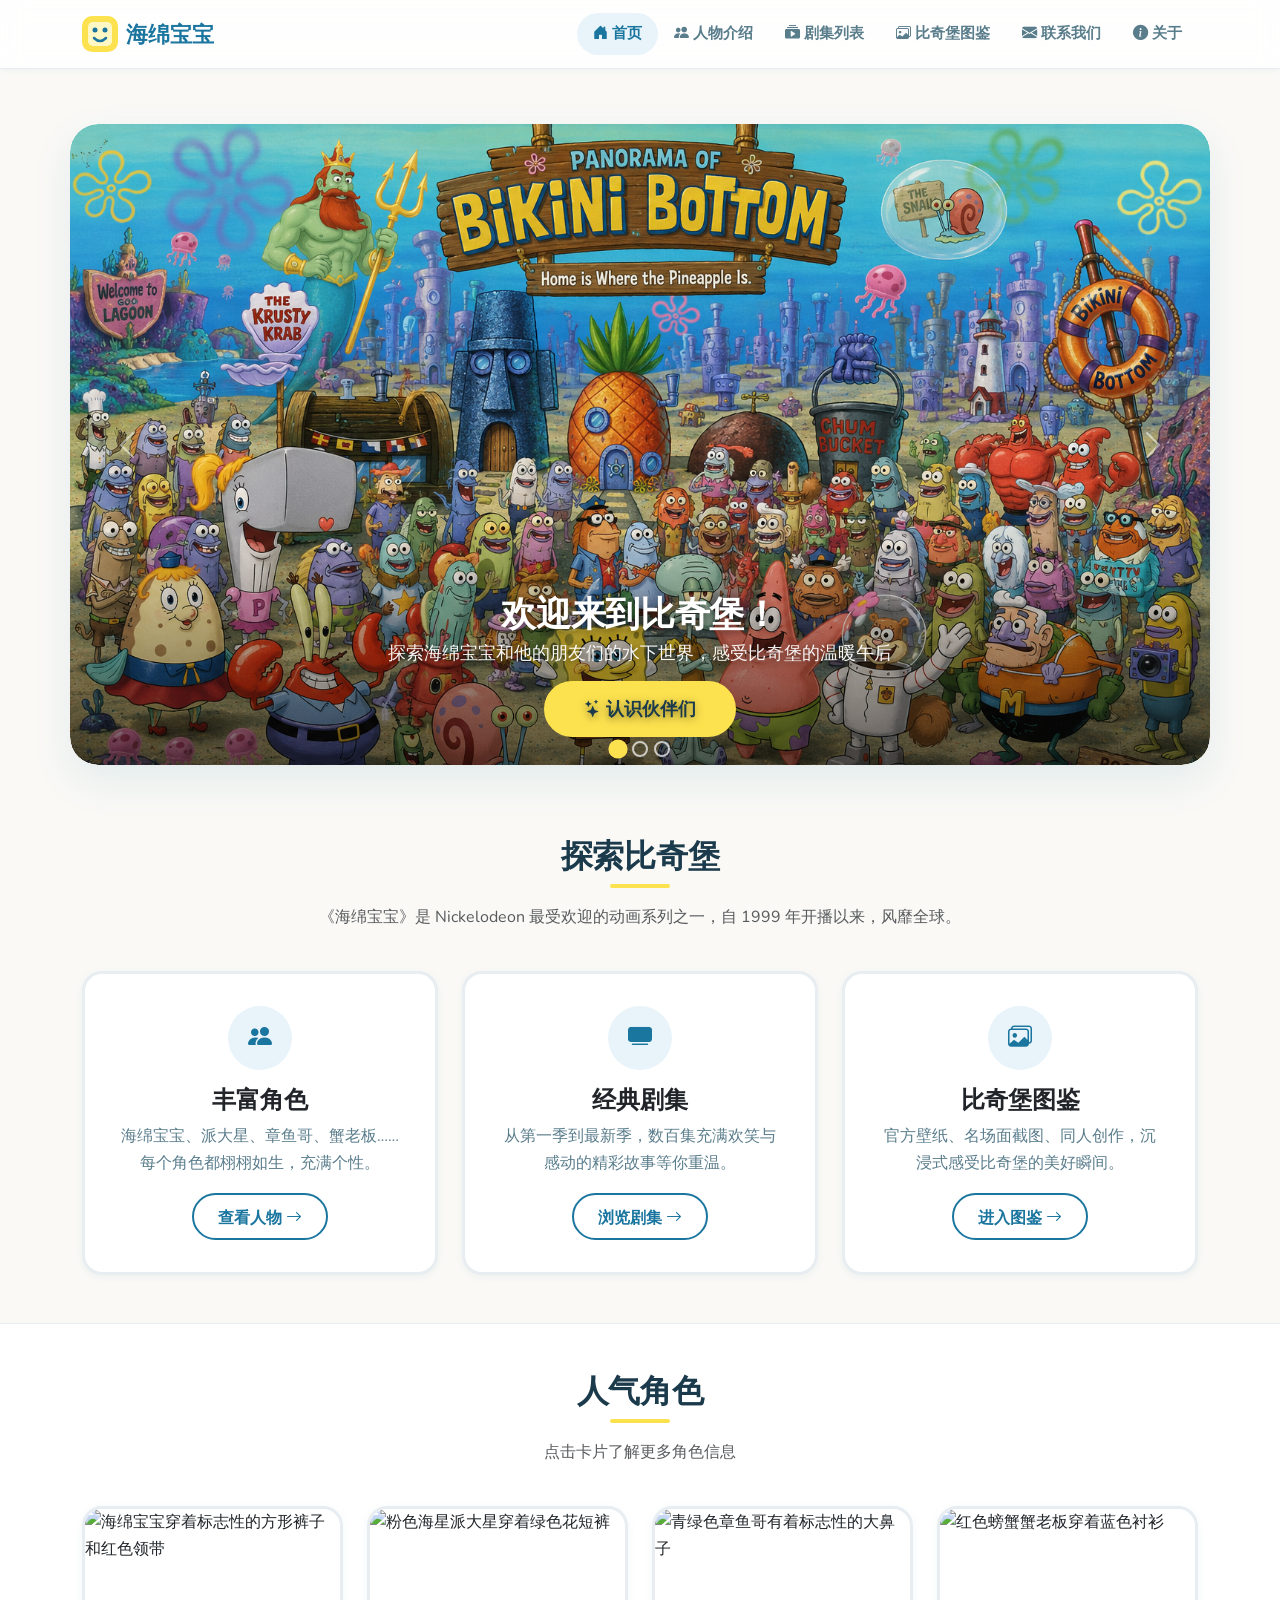
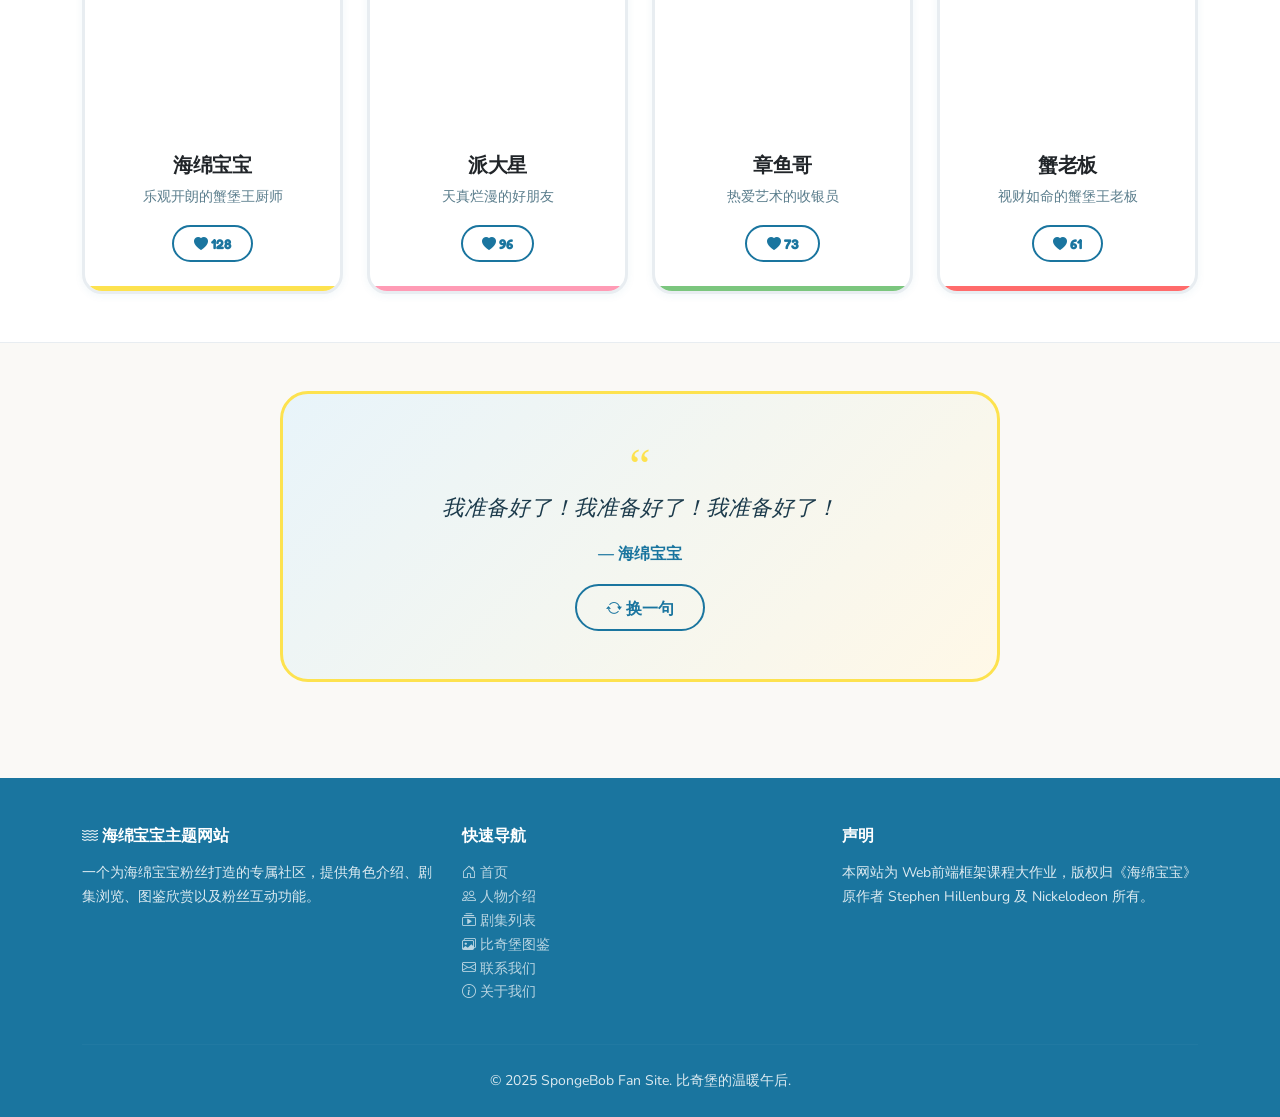
==== commit 1de9b601: "second commit" ====
--- a/index.html
+++ b/index.html
@@ -48,7 +48,8 @@
 
     <!-- ========== 轮播 ========== -->
     <section aria-label="精选轮播" class="pt-4 pt-md-5 pb-3 pb-md-4">
-      <div id="heroCarousel" class="carousel slide carousel-fade container" data-bs-ride="carousel">
+      <div class="carousel-wrapper container">
+      <div id="heroCarousel" class="carousel slide carousel-fade" data-bs-ride="carousel">
         <div class="carousel-indicators">
           <button data-bs-target="#heroCarousel" data-bs-slide-to="0" class="active" aria-current="true" aria-label="幻灯片 1"></button>
           <button data-bs-target="#heroCarousel" data-bs-slide-to="1" aria-label="幻灯片 2"></button>
@@ -56,7 +57,7 @@
         </div>
         <div class="carousel-inner">
           <div class="carousel-item active">
-            <img src="https://placehold.co/1920x600/1A759F/FDE24F?text=Welcome+to+Bikini+Bottom" class="d-block w-100" alt="比奇堡海底风光">
+            <img src="img/banner-1.jpg" class="d-block w-100" alt="比奇堡海底风光">
             <div class="carousel-caption">
               <h2>欢迎来到比奇堡！</h2>
               <p>探索海绵宝宝和他的朋友们的水下世界，感受比奇堡的温暖午后</p>
@@ -64,7 +65,7 @@
             </div>
           </div>
           <div class="carousel-item">
-            <img src="https://placehold.co/1920x600/135D7F/FDE24F?text=Meet+the+Crew" class="d-block w-100" alt="海绵宝宝和他的好朋友们">
+            <img src="img/banner-2.jpg" class="d-block w-100" alt="海绵宝宝和他的好朋友们">
             <div class="carousel-caption">
               <h2>个性的角色们</h2>
               <p>海绵宝宝、派大星、章鱼哥……每个角色都有独特的魅力和故事</p>
@@ -72,7 +73,7 @@
             </div>
           </div>
           <div class="carousel-item">
-            <img src="https://placehold.co/1920x600/0D4A63/FDE24F?text=Classic+Episodes" class="d-block w-100" alt="经典剧集合集">
+            <img src="img/banner-3.jpg" class="d-block w-100" alt="经典剧集合集">
             <div class="carousel-caption">
               <h2>经典剧集回顾</h2>
               <p>数百集充满欢笑与感动的精彩故事，等你来发现</p>
@@ -87,6 +88,7 @@
           <span class="carousel-control-next-icon" aria-hidden="true"></span>
         </button>
       </div>
+      </div><!-- /carousel-wrapper -->
     </section>
 
     <!-- ========== 特色介绍区 ========== -->
--- a/css/style.css
+++ b/css/style.css
@@ -205,15 +205,34 @@
 }
 
 /* ---------- 轮播 ---------- */
-.carousel {
+.carousel-wrapper {
+  padding-left: 0;
+  padding-right: 0;
   border-radius: var(--radius-lg);
   overflow: hidden;
-  box-shadow: var(--shadow-md);
+  box-shadow: var(--shadow-lg);
+}
+
+.carousel-wrapper .carousel {
+  border-radius: var(--radius-lg);
+  overflow: hidden;
+}
+
+.carousel-inner {
+  border-radius: var(--radius-lg);
+  overflow: hidden;
 }
 
 .carousel-item img {
+  display: block;
+  width: 100%;
+  aspect-ratio: 16 / 9;
   object-fit: cover;
-  height: 480px;
+  object-position: center;
+}
+
+.carousel-item:first-child img {
+  object-position: top center;
 }
 
 .carousel-caption {
@@ -889,12 +908,19 @@
 
 /* ---------- 响应式 ---------- */
 @media (max-width: 767.98px) {
-  .carousel-item img {
-    height: 280px;
+
+  .carousel-wrapper {
+    border-radius: var(--radius-md);
+  }
+
+  .carousel-wrapper .carousel,
+  .carousel-inner {
+    border-radius: var(--radius-md);
   }
 
   .carousel-caption {
     padding: 2.5rem 1.25rem 1.25rem;
+    border-radius: 0 0 var(--radius-md) var(--radius-md);
   }
 
   .carousel-caption h2 {
@@ -930,9 +956,6 @@
 }
 
 @media (min-width: 768px) and (max-width: 1199.98px) {
-  .carousel-item img {
-    height: 380px;
-  }
 
   .gallery-card .card-img-top {
     height: 180px;
